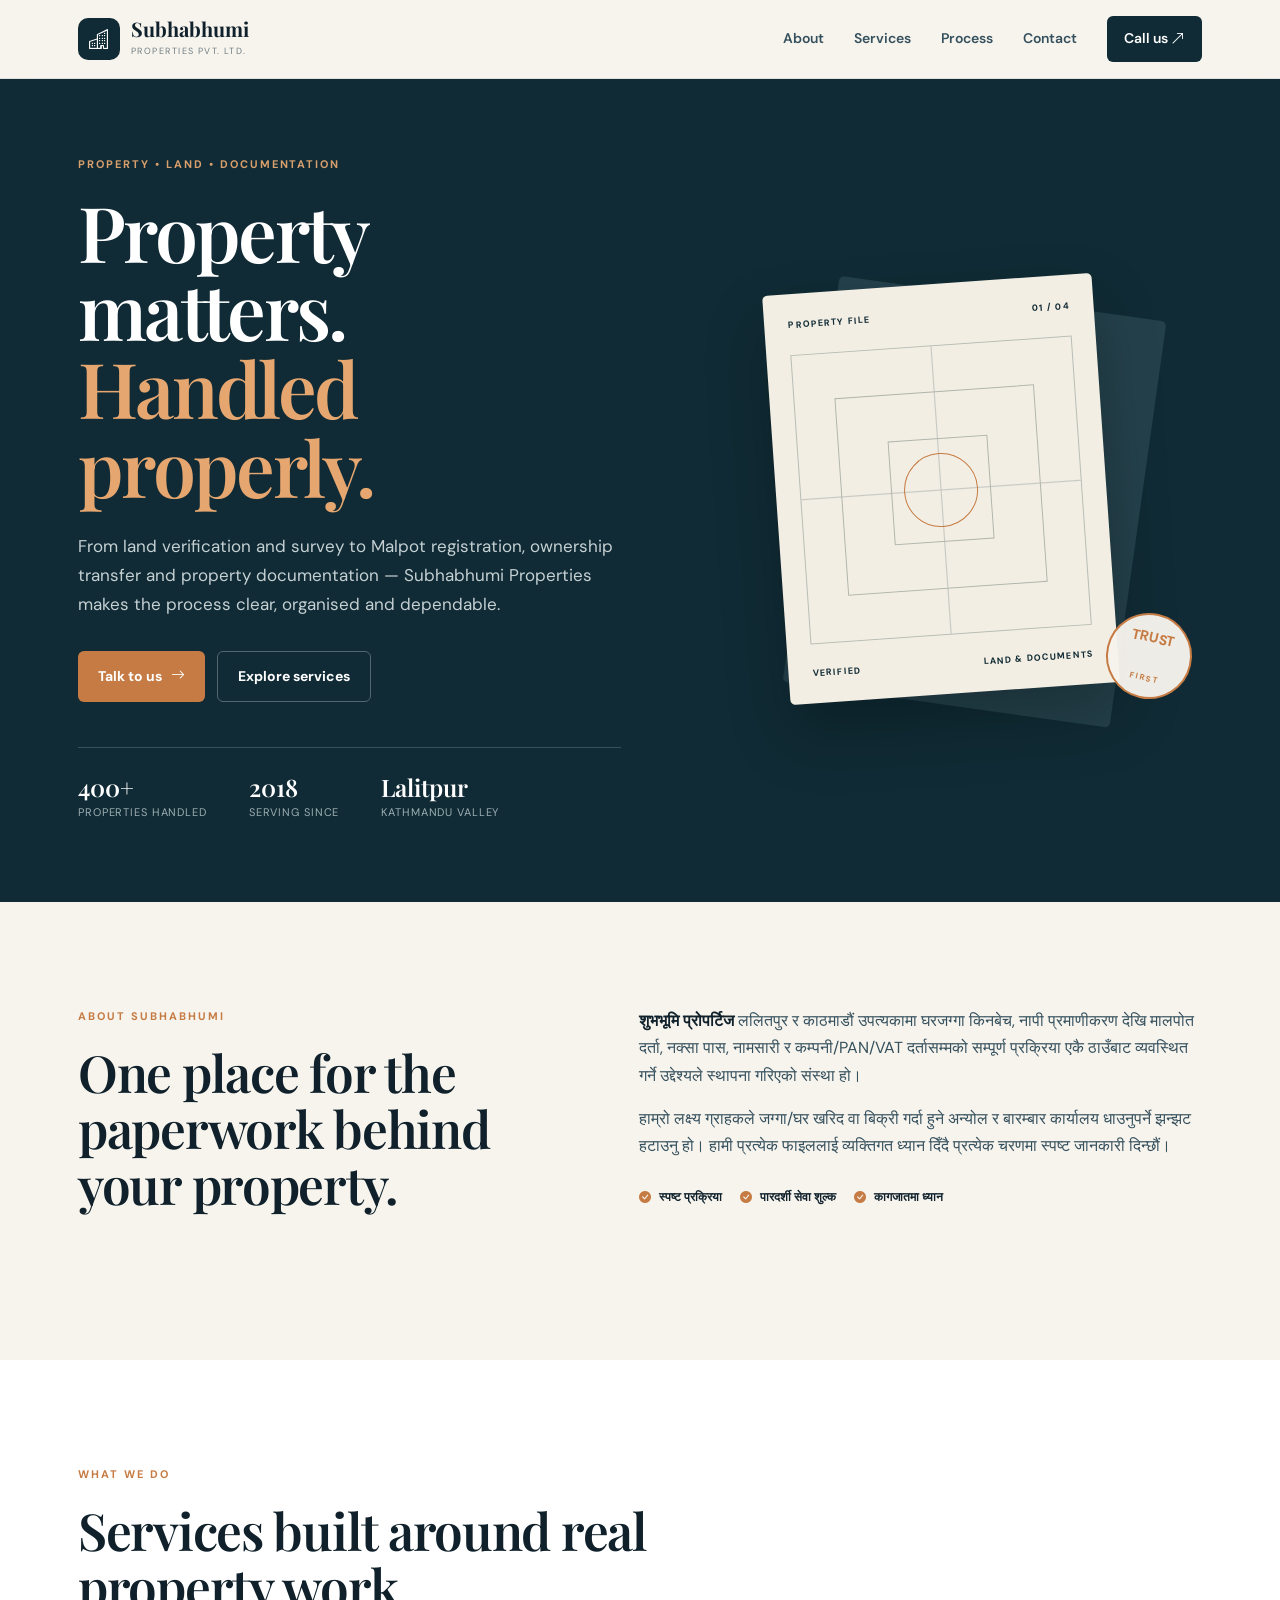
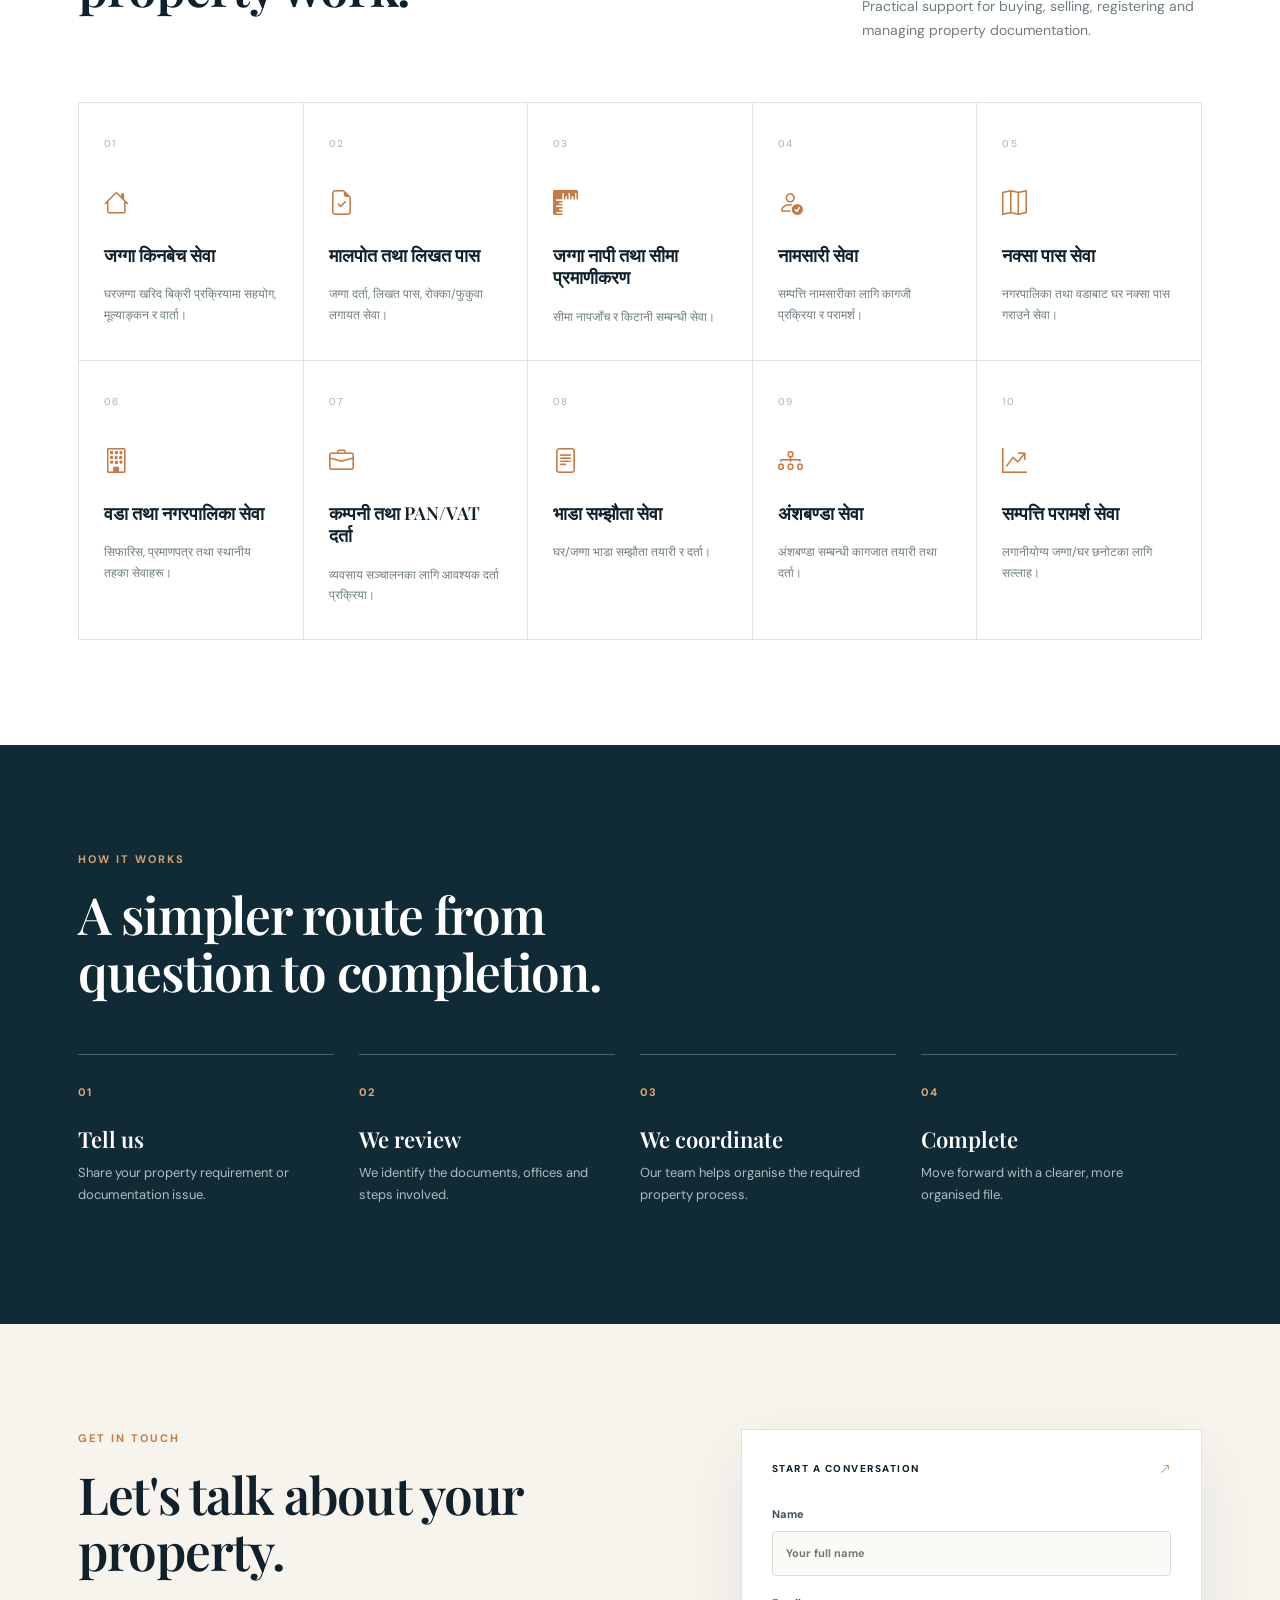
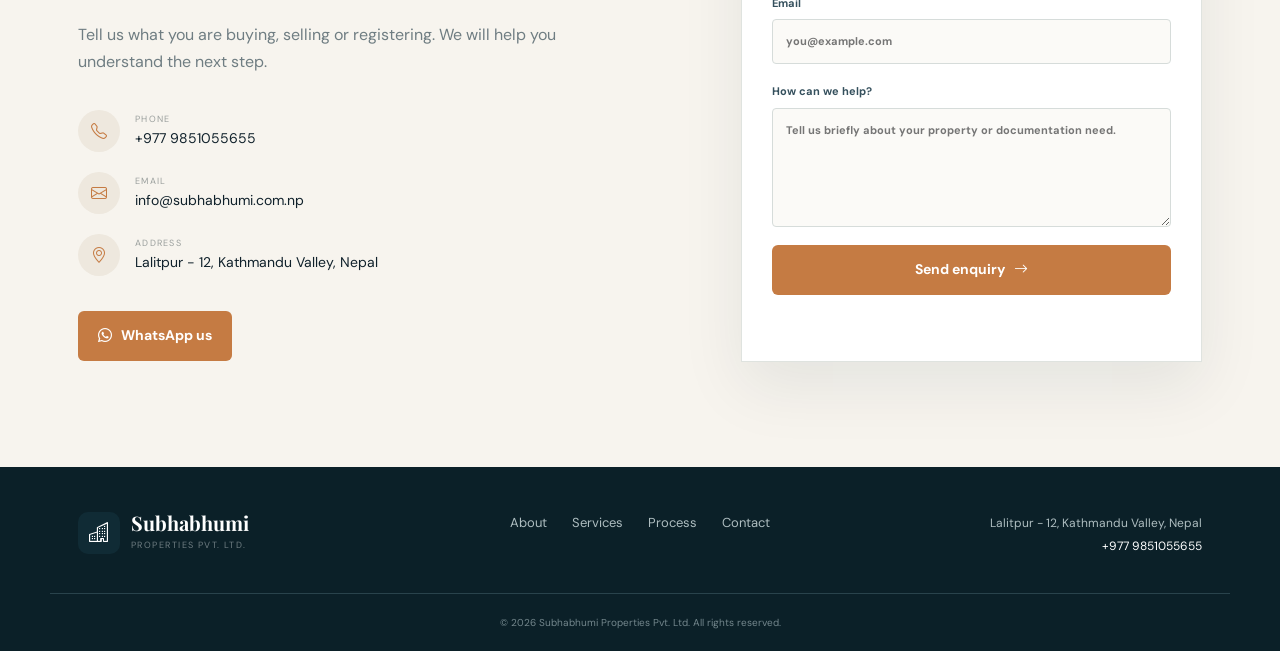
==== index.html @ d07df328 "update" ====
<!doctype html>
<html lang="en">
<head>
  <meta charset="utf-8">
  <meta name="viewport" content="width=device-width,initial-scale=1">
  <title>Subhabhumi Properties Pvt. Ltd. | Property & Land Services</title>
  <meta name="description" content="Subhabhumi Properties Pvt. Ltd. — property buying, selling and land documentation services in Lalitpur, Nepal.">
  <link rel="preconnect" href="https://fonts.googleapis.com">
  <link rel="preconnect" href="https://fonts.gstatic.com" crossorigin>
  <link href="https://fonts.googleapis.com/css2?family=DM+Sans:wght@400;500;600;700&family=Playfair+Display:wght@500;600;700&display=swap" rel="stylesheet">
  <link rel="stylesheet" href="https://cdn.jsdelivr.net/npm/bootstrap-icons@1.11.3/font/bootstrap-icons.min.css">
  <link rel="stylesheet" href="style.css">
</head>
<body>
<header class="header">
  <div class="container header-inner">
    <a class="logo" href="#home" aria-label="Subhabhumi Properties home">
      <span class="logo-box"><i class="bi bi-buildings"></i></span>
      <span><b>Subhabhumi</b><small>PROPERTIES PVT. LTD.</small></span>
    </a>
    <button class="menu" id="navToggle" aria-label="Open menu" aria-expanded="false"><i class="bi bi-list"></i></button>
    <nav id="mainNav">
      <a href="#about">About</a><a href="#services">Services</a><a href="#process">Process</a><a href="#contact">Contact</a>
      <a class="nav-btn" href="tel:+9779851055655">Call us <i class="bi bi-arrow-up-right"></i></a>
    </nav>
  </div>
</header>

<main id="home">
<section class="hero">
  <div class="container hero-grid">
    <div class="hero-copy">
      <p class="kicker">PROPERTY • LAND • DOCUMENTATION</p>
      <h1>Property matters.<br><em>Handled properly.</em></h1>
      <p class="hero-text">From land verification and survey to Malpot registration, ownership transfer and property documentation — Subhabhumi Properties makes the process clear, organised and dependable.</p>
      <div class="hero-actions">
        <a class="btn primary" href="#contact">Talk to us <i class="bi bi-arrow-right"></i></a>
        <a class="btn secondary" href="#services">Explore services</a>
      </div>
      <div class="hero-meta">
        <div><strong>400+</strong><span>Properties handled</span></div>
        <div><strong>2018</strong><span>Serving since</span></div>
        <div><strong>Lalitpur</strong><span>Kathmandu Valley</span></div>
      </div>
    </div>
    <div class="hero-art" aria-hidden="true">
      <div class="art-card back"></div>
      <div class="art-card main">
        <div class="art-top"><span>PROPERTY FILE</span><span>01 / 04</span></div>
        <div class="blueprint">
          <div></div><div></div><div></div><div></div><div class="circle"></div>
        </div>
        <div class="art-bottom"><b>VERIFIED</b><span>LAND &amp; DOCUMENTS</span></div>
      </div>
      <div class="stamp">TRUST<br><small>FIRST</small></div>
    </div>
  </div>
</section>

<section class="intro" id="about">
  <div class="container two-col">
    <div>
      <p class="kicker dark">ABOUT SUBHABHUMI</p>
      <h2>One place for the paperwork behind your property.</h2>
    </div>
    <div class="intro-copy">
      <p><strong>शुभभूमि प्रोपर्टिज</strong> ललितपुर र काठमाडौं उपत्यकामा घरजग्गा किनबेच, नापी प्रमाणीकरण देखि मालपोत दर्ता, नक्सा पास, नामसारी र कम्पनी/PAN/VAT दर्तासम्मको सम्पूर्ण प्रक्रिया एकै ठाउँबाट व्यवस्थित गर्ने उद्देश्यले स्थापना गरिएको संस्था हो।</p>
      <p>हाम्रो लक्ष्य ग्राहकले जग्गा/घर खरिद वा बिक्री गर्दा हुने अन्योल र बारम्बार कार्यालय धाउनुपर्ने झन्झट हटाउनु हो। हामी प्रत्येक फाइललाई व्यक्तिगत ध्यान दिँदै प्रत्येक चरणमा स्पष्ट जानकारी दिन्छौं।</p>
      <div class="checks">
        <span><i class="bi bi-check-circle-fill"></i> स्पष्ट प्रक्रिया</span>
        <span><i class="bi bi-check-circle-fill"></i> पारदर्शी सेवा शुल्क</span>
        <span><i class="bi bi-check-circle-fill"></i> कागजातमा ध्यान</span>
      </div>
    </div>
  </div>
</section>

<section class="services" id="services">
  <div class="container">
    <div class="section-head">
      <div><p class="kicker dark">WHAT WE DO</p><h2>Services built around real property work.</h2></div>
      <p>Practical support for buying, selling, registering and managing property documentation.</p>
    </div>
    <div class="service-grid">
      <article><span>01</span><i class="bi bi-house"></i><h3>जग्गा किनबेच सेवा</h3><p>घरजग्गा खरिद बिक्री प्रक्रियामा सहयोग, मूल्याङ्कन र वार्ता।</p></article>
      <article><span>02</span><i class="bi bi-file-earmark-check"></i><h3>मालपोत तथा लिखत पास</h3><p>जग्गा दर्ता, लिखत पास, रोक्का/फुकुवा लगायत सेवा।</p></article>
      <article><span>03</span><i class="bi bi-rulers"></i><h3>जग्गा नापी तथा सीमा प्रमाणीकरण</h3><p>सीमा नापजाँच र किटानी सम्बन्धी सेवा।</p></article>
      <article><span>04</span><i class="bi bi-person-check"></i><h3>नामसारी सेवा</h3><p>सम्पत्ति नामसारीका लागि कागजी प्रक्रिया र परामर्श।</p></article>
      <article><span>05</span><i class="bi bi-map"></i><h3>नक्सा पास सेवा</h3><p>नगरपालिका तथा वडाबाट घर नक्सा पास गराउने सेवा।</p></article>
      <article><span>06</span><i class="bi bi-building"></i><h3>वडा तथा नगरपालिका सेवा</h3><p>सिफारिस, प्रमाणपत्र तथा स्थानीय तहका सेवाहरू।</p></article>
      <article><span>07</span><i class="bi bi-briefcase"></i><h3>कम्पनी तथा PAN/VAT दर्ता</h3><p>व्यवसाय सञ्चालनका लागि आवश्यक दर्ता प्रक्रिया।</p></article>
      <article><span>08</span><i class="bi bi-file-text"></i><h3>भाडा सम्झौता सेवा</h3><p>घर/जग्गा भाडा सम्झौता तयारी र दर्ता।</p></article>
      <article><span>09</span><i class="bi bi-diagram-3"></i><h3>अंशबण्डा सेवा</h3><p>अंशबण्डा सम्बन्धी कागजात तयारी तथा दर्ता।</p></article>
      <article><span>10</span><i class="bi bi-graph-up-arrow"></i><h3>सम्पत्ति परामर्श सेवा</h3><p>लगानीयोग्य जग्गा/घर छनोटका लागि सल्लाह।</p></article>
    </div>
  </div>
</section>

<section class="process" id="process">
  <div class="container">
    <p class="kicker">HOW IT WORKS</p>
    <h2>A simpler route from question to completion.</h2>
    <div class="steps">
      <div><b>01</b><h3>Tell us</h3><p>Share your property requirement or documentation issue.</p></div>
      <div><b>02</b><h3>We review</h3><p>We identify the documents, offices and steps involved.</p></div>
      <div><b>03</b><h3>We coordinate</h3><p>Our team helps organise the required property process.</p></div>
      <div><b>04</b><h3>Complete</h3><p>Move forward with a clearer, more organised file.</p></div>
    </div>
  </div>
</section>

<section class="contact" id="contact">
  <div class="container contact-grid">
    <div>
      <p class="kicker dark">GET IN TOUCH</p>
      <h2>Let's talk about your property.</h2>
      <p class="contact-lead">Tell us what you are buying, selling or registering. We will help you understand the next step.</p>
      <div class="contact-list">
        <a href="tel:+9779851055655"><i class="bi bi-telephone"></i><span><small>PHONE</small>+977 9851055655</span></a>
        <a href="mailto:info@subhabhumi.com.np"><i class="bi bi-envelope"></i><span><small>EMAIL</small>info@subhabhumi.com.np</span></a>
        <div><i class="bi bi-geo-alt"></i><span><small>ADDRESS</small>Lalitpur - 12, Kathmandu Valley, Nepal</span></div>
      </div>
      <a class="btn primary" href="https://wa.me/9779851055655" target="_blank" rel="noopener"><i class="bi bi-whatsapp"></i> WhatsApp us</a>
    </div>
    <div class="contact-card">
      <div class="card-top"><span>START A CONVERSATION</span><i class="bi bi-arrow-up-right"></i></div>
      <form id="contactForm">
        <label>Name<input name="name" type="text" placeholder="Your full name" required></label>
        <label>Email<input name="email" type="email" placeholder="you@example.com" required></label>
        <label>How can we help?<textarea name="message" rows="5" placeholder="Tell us briefly about your property or documentation need." required></textarea></label>
        <button class="btn primary" type="submit">Send enquiry <i class="bi bi-arrow-right"></i></button>
        <p id="formNote" class="form-note" role="status"></p>
      </form>
    </div>
  </div>
</section>
</main>

<footer>
  <div class="container footer-grid">
    <div class="logo footer-logo"><span class="logo-box"><i class="bi bi-buildings"></i></span><span><b>Subhabhumi</b><small>PROPERTIES PVT. LTD.</small></span></div>
    <div class="footer-links"><a href="#about">About</a><a href="#services">Services</a><a href="#process">Process</a><a href="#contact">Contact</a></div>
    <div class="footer-contact">Lalitpur - 12, Kathmandu Valley, Nepal<br><a href="tel:+9779851055655">+977 9851055655</a></div>
  </div>
  <div class="container copyright">© <span id="year"></span> Subhabhumi Properties Pvt. Ltd. All rights reserved.</div>
</footer>
<button class="top-btn" id="topBtn" aria-label="Back to top"><i class="bi bi-arrow-up"></i></button>
<script src="script.js"></script>
</body>
</html>
---- style.css ----
:root{--ink:#10212b;--ink2:#35505d;--paper:#f7f4ee;--white:#fff;--line:#dfe3df;--accent:#c57b43;--accent2:#e6a66f;--deep:#102b35;--muted:#6f7d82;--max:1180px}
*{box-sizing:border-box}html{scroll-behavior:smooth}body{margin:0;background:var(--paper);color:var(--ink);font:16px/1.7 "DM Sans",sans-serif;-webkit-font-smoothing:antialiased}a{text-decoration:none;color:inherit}button,input,textarea{font:inherit}button{cursor:pointer}h1,h2,h3,p{margin-top:0}.container{max-width:var(--max);margin:auto;padding:0 28px}.header{position:sticky;top:0;z-index:20;background:rgba(247,244,238,.92);backdrop-filter:blur(14px);border-bottom:1px solid rgba(16,43,53,.1)}.header-inner{height:78px;display:flex;align-items:center;justify-content:space-between}.logo{display:flex;align-items:center;gap:11px}.logo-box{width:42px;height:42px;border-radius:10px;background:var(--deep);color:#fff;display:grid;place-items:center;font-size:20px}.logo b{display:block;font:700 20px "Playfair Display",serif;line-height:1}.logo small{display:block;font-size:9px;letter-spacing:.16em;color:var(--muted);margin-top:5px}nav{display:flex;align-items:center;gap:30px}nav>a{font-size:14px;font-weight:600;color:var(--ink2)}nav>a:hover{color:var(--accent)}.nav-btn{padding:11px 17px;border-radius:6px;background:var(--deep);color:#fff!important}.menu{display:none;border:0;background:none;font-size:26px;color:var(--ink)}
.hero{background:var(--deep);color:#fff;min-height:680px;display:flex;align-items:center;overflow:hidden}.hero-grid{display:grid;grid-template-columns:1.02fr .98fr;gap:60px;align-items:center;padding-top:76px;padding-bottom:80px}.kicker{font-size:11px;font-weight:700;letter-spacing:.18em;margin-bottom:18px;color:#d9a06d}.kicker.dark{color:var(--accent)}h1{font:600 clamp(48px,6vw,78px)/1.02 "Playfair Display",serif;letter-spacing:-.035em;margin-bottom:27px}h1 em{color:var(--accent2);font-style:normal}.hero-text{max-width:610px;color:#c5d0d3;font-size:17px}.hero-actions{display:flex;gap:12px;margin:32px 0 45px;flex-wrap:wrap}.btn{display:inline-flex;align-items:center;justify-content:center;gap:9px;border:0;border-radius:6px;padding:13px 20px;font-weight:700;font-size:14px;transition:.2s}.btn:hover{transform:translateY(-2px)}.primary{background:var(--accent);color:#fff}.secondary{border:1px solid #52666d;color:#fff}.hero-meta{display:flex;gap:42px;border-top:1px solid #38505a;padding-top:23px}.hero-meta div{display:flex;flex-direction:column}.hero-meta strong{font:600 24px "Playfair Display",serif}.hero-meta span{font-size:11px;color:#9daeb3;text-transform:uppercase;letter-spacing:.08em}.hero-art{height:490px;position:relative;display:grid;place-items:center}.art-card{position:absolute;width:330px;height:410px;border-radius:5px}.art-card.back{background:#24414b;transform:rotate(8deg) translate(35px,8px)}.art-card.main{background:#f3eee3;color:var(--deep);padding:24px;box-shadow:0 30px 60px rgba(0,0,0,.25);transform:rotate(-4deg)}.art-top,.art-bottom{display:flex;justify-content:space-between;font-size:9px;letter-spacing:.13em;font-weight:700}.blueprint{height:290px;margin:22px 0;border:1px solid #b8bdb6;position:relative;overflow:hidden;background:linear-gradient(90deg,transparent 49.6%,#c6c8c2 50%,transparent 50.4%),linear-gradient(0deg,transparent 49.6%,#c6c8c2 50%,transparent 50.4%)}.blueprint:before,.blueprint:after{content:"";position:absolute;border:1px solid #b2b6ae}.blueprint:before{inset:45px 40px}.blueprint:after{inset:92px 90px}.blueprint .circle{position:absolute;width:74px;height:74px;border:1px solid var(--accent);border-radius:50%;left:50%;top:50%;transform:translate(-50%,-50%)}.stamp{position:absolute;right:10px;bottom:35px;width:86px;height:86px;border:2px solid var(--accent);border-radius:50%;display:grid;place-items:center;text-align:center;color:var(--accent);font-weight:800;font-size:14px;transform:rotate(13deg);background:rgba(247,244,238,.96)}.stamp small{font-size:8px;letter-spacing:.2em}
.intro{padding:105px 0}.two-col{display:grid;grid-template-columns:.9fr 1.1fr;gap:100px}.intro h2,.section-head h2,.process h2,.contact h2{font:600 clamp(35px,4vw,52px)/1.1 "Playfair Display",serif;letter-spacing:-.025em}.intro-copy{color:var(--ink2);font-size:16px}.intro-copy strong{color:var(--ink)}.checks{display:flex;gap:18px;flex-wrap:wrap;margin-top:28px}.checks span{font-size:12px;font-weight:700;color:var(--ink)}.checks i{color:var(--accent);margin-right:5px}
.services{background:#fff;padding:105px 0}.section-head{display:flex;justify-content:space-between;gap:60px;align-items:end;margin-bottom:45px}.section-head>p{max-width:340px;color:var(--muted);font-size:14px}.service-grid{display:grid;grid-template-columns:repeat(5,1fr);border-top:1px solid var(--line);border-left:1px solid var(--line)}.service-grid article{min-height:255px;padding:25px;border-right:1px solid var(--line);border-bottom:1px solid var(--line);transition:.2s;position:relative}.service-grid article:hover{background:var(--paper);transform:translateY(-3px);box-shadow:0 18px 30px rgba(16,43,53,.08)}.service-grid article>span{font-size:10px;color:#a5afb0;letter-spacing:.12em}.service-grid i{display:block;color:var(--accent);font-size:25px;margin:28px 0 18px}.service-grid h3{font:600 18px/1.25 "Playfair Display",serif}.service-grid p{font-size:12px;color:var(--muted);margin:8px 0}
.process{background:var(--deep);color:#fff;padding:105px 0}.process h2{max-width:600px;margin-bottom:55px}.steps{display:grid;grid-template-columns:repeat(4,1fr);gap:0}.steps>div{border-top:1px solid #486069;padding:22px 24px 0 0;margin-right:25px}.steps b{color:var(--accent2);font-size:11px;letter-spacing:.1em}.steps h3{font:600 22px "Playfair Display",serif;margin:20px 0 8px}.steps p{font-size:13px;color:#aebdc0}
.contact{padding:105px 0}.contact-grid{display:grid;grid-template-columns:1fr .82fr;gap:100px}.contact-lead{color:var(--muted);max-width:530px}.contact-list{margin:35px 0;display:grid;gap:20px}.contact-list>a,.contact-list>div{display:flex;align-items:center;gap:15px}.contact-list i{width:42px;height:42px;display:grid;place-items:center;background:#eee8de;border-radius:50%;color:var(--accent)}.contact-list small{display:block;font-size:9px;letter-spacing:.14em;color:#9a9f9d}.contact-list span{font-size:14px}.contact-card{background:#fff;border:1px solid var(--line);padding:30px;box-shadow:0 25px 60px rgba(16,43,53,.08)}.card-top{display:flex;justify-content:space-between;font-size:10px;font-weight:800;letter-spacing:.15em;margin-bottom:28px}.card-top i{color:var(--accent)}form{display:grid;gap:18px}label{font-size:11px;font-weight:700;color:var(--ink2)}input,textarea{display:block;width:100%;margin-top:7px;border:1px solid #d6dcda;background:#fbfaf7;padding:12px 13px;outline:0;border-radius:4px;color:var(--ink)}input:focus,textarea:focus{border-color:var(--accent)}.form-note{font-size:12px;color:var(--accent);min-height:18px;margin:0}
footer{background:#0b2028;color:#aebdc0;padding:45px 0 20px}.footer-grid{display:grid;grid-template-columns:1fr 1fr 1fr;gap:30px;align-items:start;padding-bottom:35px;border-bottom:1px solid #29434c}.footer-logo b{color:#fff}.footer-links{display:flex;justify-content:center;gap:25px;font-size:13px}.footer-contact{text-align:right;font-size:12px;line-height:1.9}.footer-contact a{color:#fff}.copyright{text-align:center;font-size:10px;padding-top:20px;color:#74878d}.top-btn{position:fixed;right:22px;bottom:22px;width:44px;height:44px;border:0;border-radius:50%;background:var(--accent);color:#fff;display:grid;place-items:center;opacity:0;pointer-events:none;transition:.2s}.top-btn.visible{opacity:1;pointer-events:auto}
@media(max-width:1000px){.service-grid{grid-template-columns:repeat(2,1fr)}.hero-grid,.two-col,.contact-grid{grid-template-columns:1fr;gap:55px}.hero-art{height:430px}.steps{grid-template-columns:repeat(2,1fr);gap:35px}.footer-grid{grid-template-columns:1fr;text-align:center}.footer-links,.footer-contact{justify-content:center;text-align:center}}
@media(max-width:700px){.header-inner{height:68px}.menu{display:block}nav{position:absolute;left:0;right:0;top:68px;background:var(--paper);display:grid;gap:0;padding:10px 28px 20px;border-bottom:1px solid var(--line);transform:translateY(-10px);opacity:0;visibility:hidden;transition:.2s}nav.open{transform:none;opacity:1;visibility:visible}nav>a{padding:12px 0;border-bottom:1px solid var(--line)}.nav-btn{text-align:center;margin-top:8px}.hero-grid{padding-top:55px}.hero-art{transform:scale(.82);margin:-35px 0}.hero-meta{gap:22px}.intro,.services,.process,.contact{padding:75px 0}.section-head{display:block}.section-head>p{margin-top:18px}.service-grid{grid-template-columns:1fr}.steps{grid-template-columns:1fr}.footer-links{flex-wrap:wrap}.container{padding:0 20px}h1{font-size:49px}}
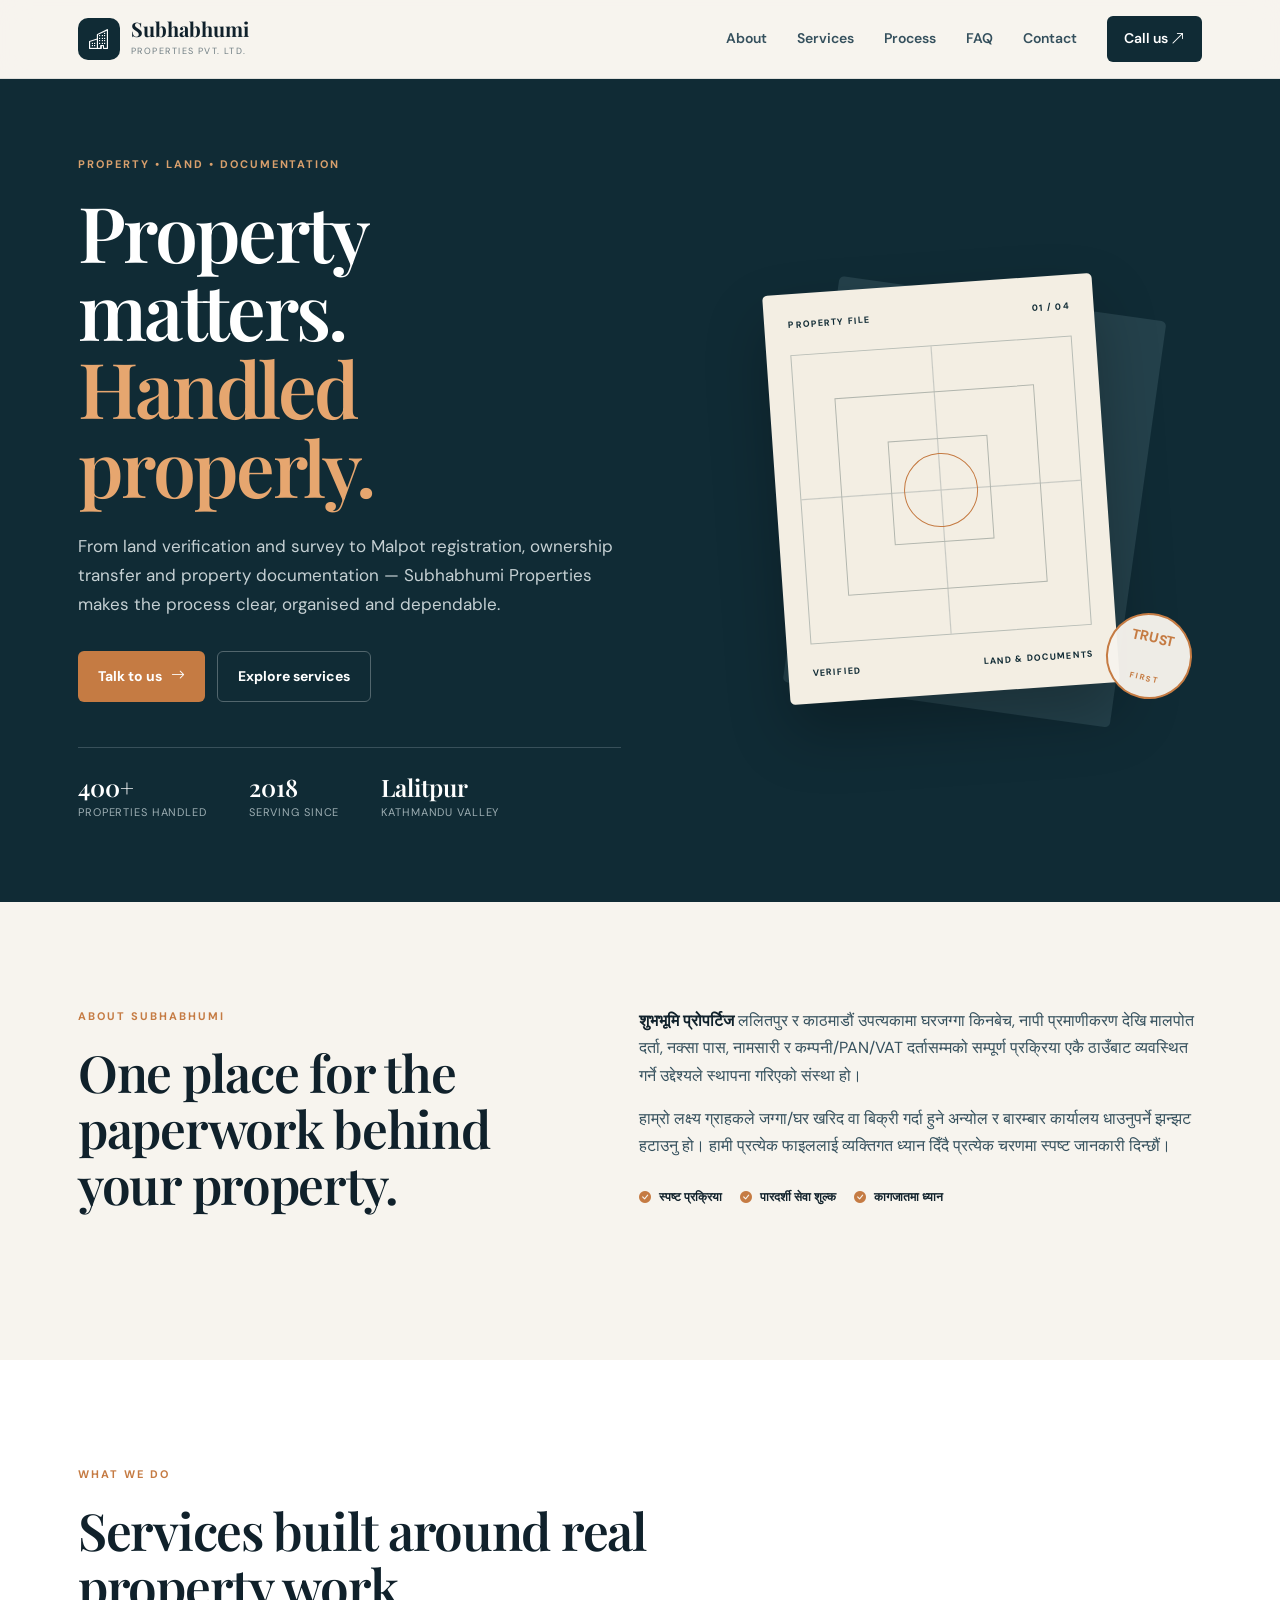
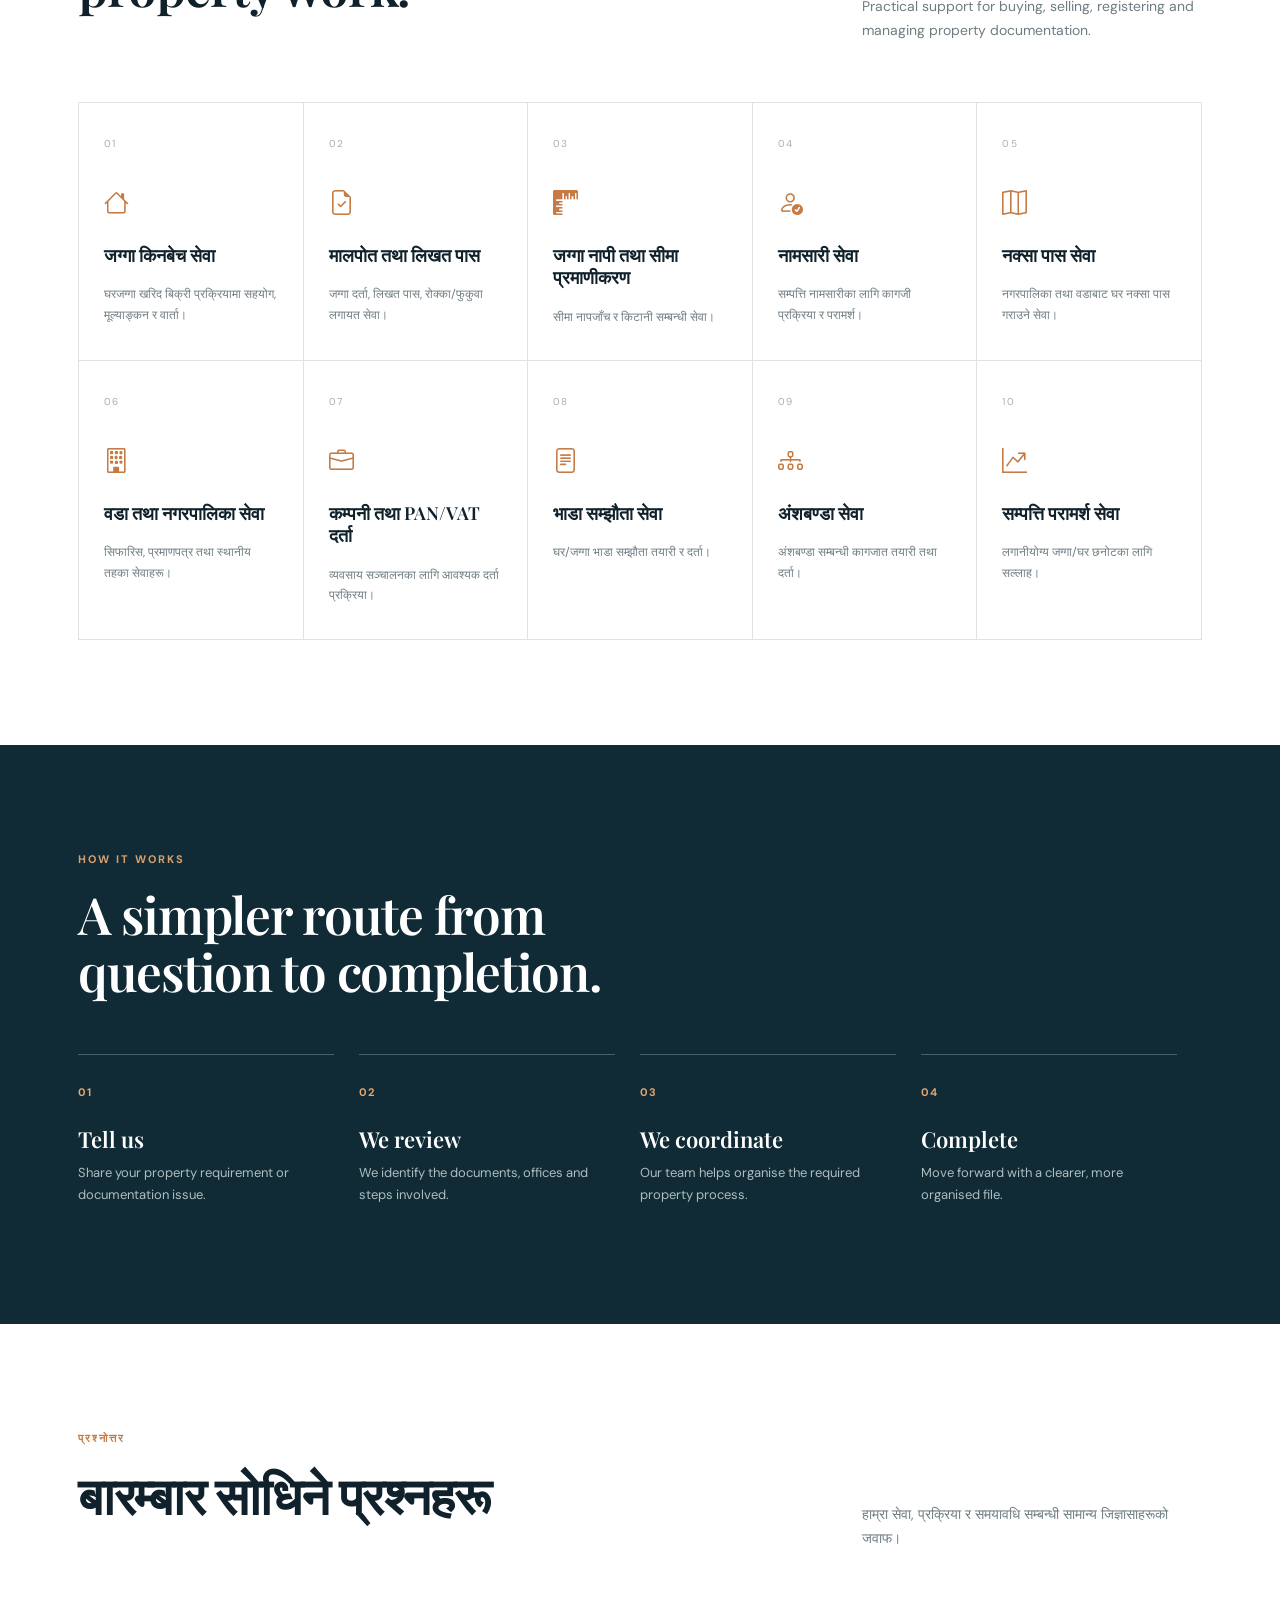
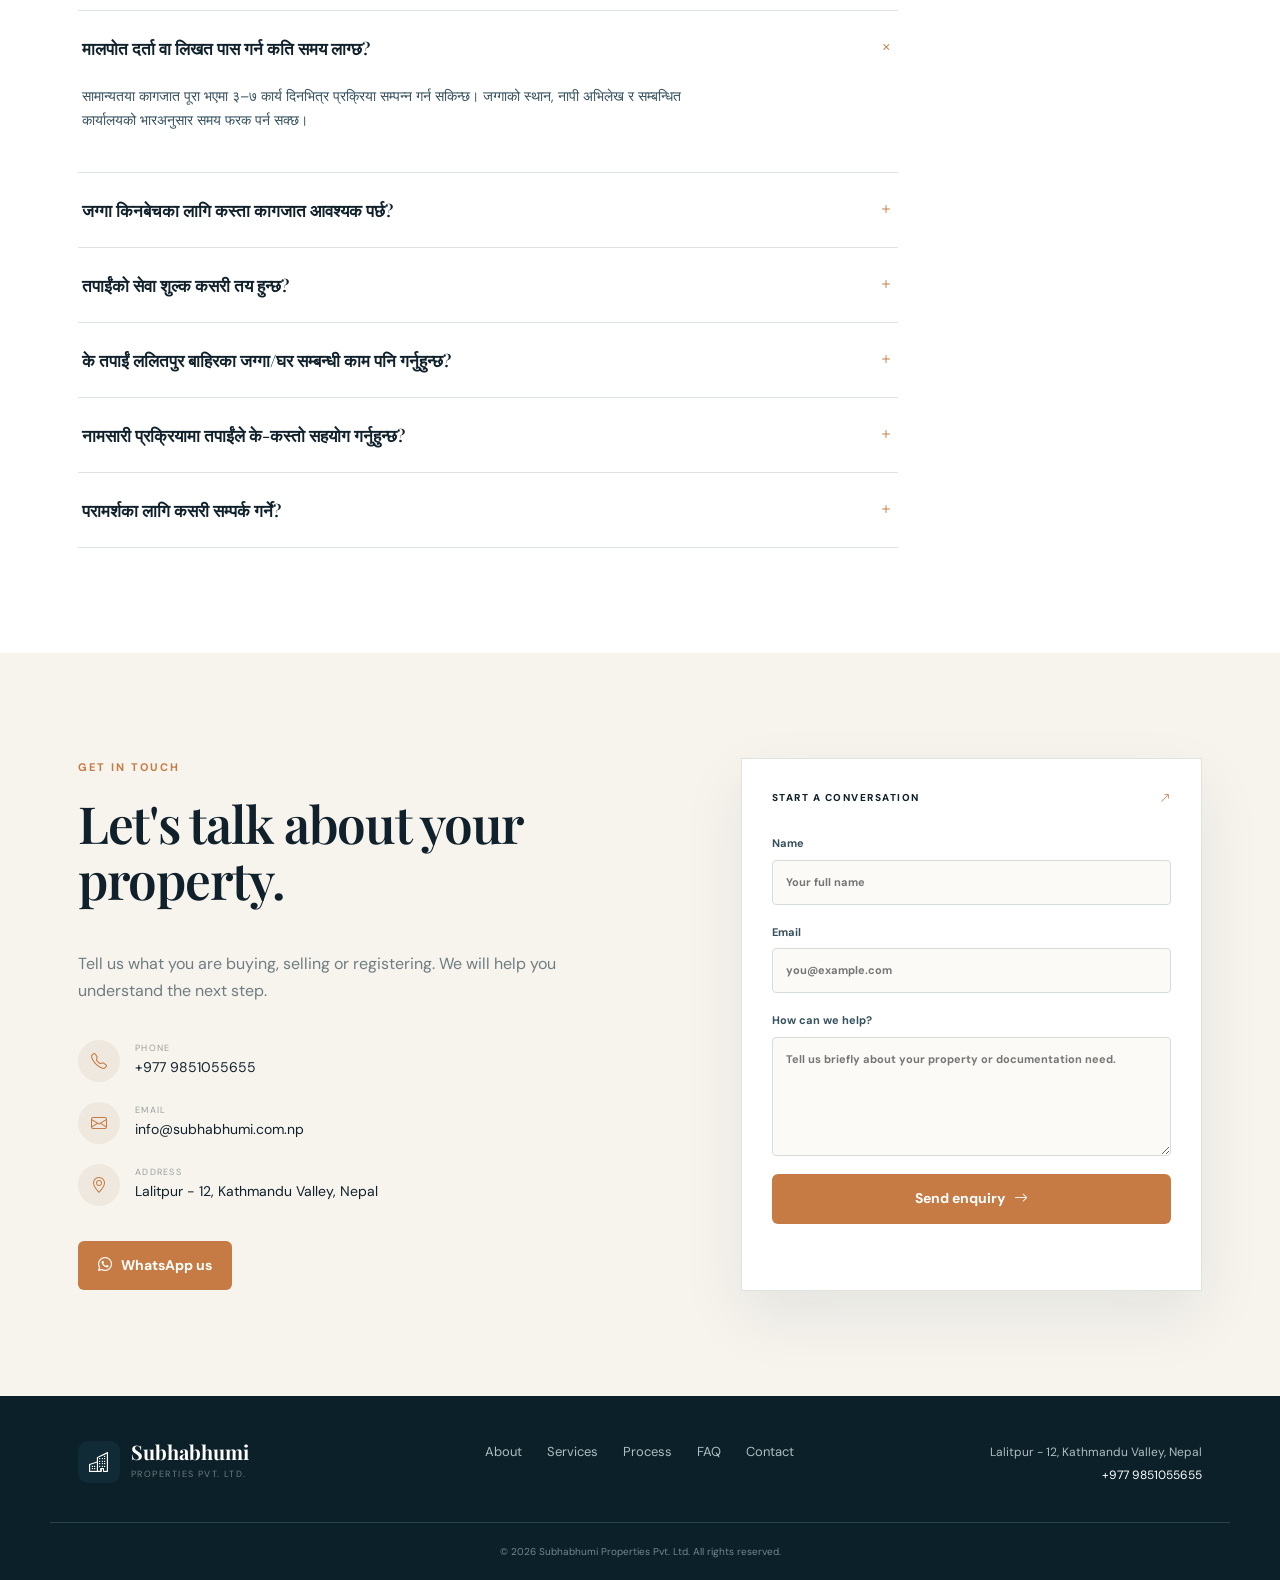
==== commit 17265a64: "update" ====
--- a/index.html
+++ b/index.html
@@ -20,7 +20,7 @@
     </a>
     <button class="menu" id="navToggle" aria-label="Open menu" aria-expanded="false"><i class="bi bi-list"></i></button>
     <nav id="mainNav">
-      <a href="#about">About</a><a href="#services">Services</a><a href="#process">Process</a><a href="#contact">Contact</a>
+      <a href="#about">About</a><a href="#services">Services</a><a href="#process">Process</a><a href="#faq">FAQ</a><a href="#contact">Contact</a>
       <a class="nav-btn" href="tel:+9779851055655">Call us <i class="bi bi-arrow-up-right"></i></a>
     </nav>
   </div>
@@ -109,6 +109,71 @@
   </div>
 </section>
 
+<section class="faq" id="faq">
+  <div class="container">
+    <div class="section-head">
+      <div><p class="kicker dark">प्रश्नोत्तर</p><h2>बारम्बार सोधिने प्रश्नहरू</h2></div>
+      <p>हाम्रा सेवा, प्रक्रिया र समयावधि सम्बन्धी सामान्य जिज्ञासाहरूको जवाफ।</p>
+    </div>
+    <div class="faq-list">
+      <div class="faq-item open">
+        <button class="faq-q" aria-expanded="true">
+          <span>मालपोत दर्ता वा लिखत पास गर्न कति समय लाग्छ?</span>
+          <i class="bi bi-plus"></i>
+        </button>
+        <div class="faq-a">
+          <p>सामान्यतया कागजात पूरा भएमा ३–७ कार्य दिनभित्र प्रक्रिया सम्पन्न गर्न सकिन्छ। जग्गाको स्थान, नापी अभिलेख र सम्बन्धित कार्यालयको भारअनुसार समय फरक पर्न सक्छ।</p>
+        </div>
+      </div>
+      <div class="faq-item">
+        <button class="faq-q" aria-expanded="false">
+          <span>जग्गा किनबेचका लागि कस्ता कागजात आवश्यक पर्छ?</span>
+          <i class="bi bi-plus"></i>
+        </button>
+        <div class="faq-a">
+          <p>लालपुर्जा, नागरिकता प्रमाणपत्र, नापी नक्सा, मालपोत तिरेको रसिद र सम्बन्धित वडाको सिफारिस मुख्य कागजात हुन्। तपाईंको केसअनुसार थप कागजात आवश्यक पर्न सक्छ, जुन हामी सुरुमै जाँचेर बताउँछौं।</p>
+        </div>
+      </div>
+      <div class="faq-item">
+        <button class="faq-q" aria-expanded="false">
+          <span>तपाईंको सेवा शुल्क कसरी तय हुन्छ?</span>
+          <i class="bi bi-plus"></i>
+        </button>
+        <div class="faq-a">
+          <p>सेवा शुल्क कामको प्रकार, जटिलता र लाग्ने समयमा भर पर्छ। हामी सुरु परामर्शमै स्पष्ट र पारदर्शी दरखर्च जानकारी दिन्छौं — कुनै लुकाइएको शुल्क हुँदैन।</p>
+        </div>
+      </div>
+      <div class="faq-item">
+        <button class="faq-q" aria-expanded="false">
+          <span>के तपाईं ललितपुर बाहिरका जग्गा/घर सम्बन्धी काम पनि गर्नुहुन्छ?</span>
+          <i class="bi bi-plus"></i>
+        </button>
+        <div class="faq-a">
+          <p>हामी मुख्यतया ललितपुर र काठमाडौं उपत्यकामा केन्द्रित छौं, तर उपत्यका बाहिरका केही केसहरूमा पनि सहयोग गर्न सक्छौं। कृपया आफ्नो जग्गाको स्थान सहित सम्पर्क गर्नुहोस्।</p>
+        </div>
+      </div>
+      <div class="faq-item">
+        <button class="faq-q" aria-expanded="false">
+          <span>नामसारी प्रक्रियामा तपाईंले के-कस्तो सहयोग गर्नुहुन्छ?</span>
+          <i class="bi bi-plus"></i>
+        </button>
+        <div class="faq-a">
+          <p>हामी आवश्यक कागजात तयारीदेखि सम्बन्धित कार्यालयमा पेश गर्ने, पालना गर्ने र प्रक्रिया सम्पन्न नभएसम्म सम्पूर्ण अवस्थामा सहयोग गर्छौं, ताकि तपाईंले पटक-पटक कार्यालय धाउनु नपरोस्।</p>
+        </div>
+      </div>
+      <div class="faq-item">
+        <button class="faq-q" aria-expanded="false">
+          <span>परामर्शका लागि कसरी सम्पर्क गर्ने?</span>
+          <i class="bi bi-plus"></i>
+        </button>
+        <div class="faq-a">
+          <p>तलको फारम भरेर, फोन गरेर वा WhatsApp मार्फत सम्पर्क गर्न सक्नुहुन्छ। हामी चाँडोभन्दा चाँडो जवाफ दिने प्रयास गर्छौं।</p>
+        </div>
+      </div>
+    </div>
+  </div>
+</section>
+
 <section class="contact" id="contact">
   <div class="container contact-grid">
     <div>
@@ -139,7 +204,7 @@
 <footer>
   <div class="container footer-grid">
     <div class="logo footer-logo"><span class="logo-box"><i class="bi bi-buildings"></i></span><span><b>Subhabhumi</b><small>PROPERTIES PVT. LTD.</small></span></div>
-    <div class="footer-links"><a href="#about">About</a><a href="#services">Services</a><a href="#process">Process</a><a href="#contact">Contact</a></div>
+    <div class="footer-links"><a href="#about">About</a><a href="#services">Services</a><a href="#process">Process</a><a href="#faq">FAQ</a><a href="#contact">Contact</a></div>
     <div class="footer-contact">Lalitpur - 12, Kathmandu Valley, Nepal<br><a href="tel:+9779851055655">+977 9851055655</a></div>
   </div>
   <div class="container copyright">© <span id="year"></span> Subhabhumi Properties Pvt. Ltd. All rights reserved.</div>
--- a/style.css
+++ b/style.css
@@ -5,6 +5,7 @@
 .intro{padding:105px 0}.two-col{display:grid;grid-template-columns:.9fr 1.1fr;gap:100px}.intro h2,.section-head h2,.process h2,.contact h2{font:600 clamp(35px,4vw,52px)/1.1 "Playfair Display",serif;letter-spacing:-.025em}.intro-copy{color:var(--ink2);font-size:16px}.intro-copy strong{color:var(--ink)}.checks{display:flex;gap:18px;flex-wrap:wrap;margin-top:28px}.checks span{font-size:12px;font-weight:700;color:var(--ink)}.checks i{color:var(--accent);margin-right:5px}
 .services{background:#fff;padding:105px 0}.section-head{display:flex;justify-content:space-between;gap:60px;align-items:end;margin-bottom:45px}.section-head>p{max-width:340px;color:var(--muted);font-size:14px}.service-grid{display:grid;grid-template-columns:repeat(5,1fr);border-top:1px solid var(--line);border-left:1px solid var(--line)}.service-grid article{min-height:255px;padding:25px;border-right:1px solid var(--line);border-bottom:1px solid var(--line);transition:.2s;position:relative}.service-grid article:hover{background:var(--paper);transform:translateY(-3px);box-shadow:0 18px 30px rgba(16,43,53,.08)}.service-grid article>span{font-size:10px;color:#a5afb0;letter-spacing:.12em}.service-grid i{display:block;color:var(--accent);font-size:25px;margin:28px 0 18px}.service-grid h3{font:600 18px/1.25 "Playfair Display",serif}.service-grid p{font-size:12px;color:var(--muted);margin:8px 0}
 .process{background:var(--deep);color:#fff;padding:105px 0}.process h2{max-width:600px;margin-bottom:55px}.steps{display:grid;grid-template-columns:repeat(4,1fr);gap:0}.steps>div{border-top:1px solid #486069;padding:22px 24px 0 0;margin-right:25px}.steps b{color:var(--accent2);font-size:11px;letter-spacing:.1em}.steps h3{font:600 22px "Playfair Display",serif;margin:20px 0 8px}.steps p{font-size:13px;color:#aebdc0}
+.faq{background:#fff;padding:105px 0}.faq-list{max-width:820px;border-top:1px solid var(--line)}.faq-item{border-bottom:1px solid var(--line)}.faq-q{width:100%;display:flex;align-items:center;justify-content:space-between;gap:20px;background:none;border:0;text-align:left;padding:26px 4px;font:600 17px "Playfair Display",serif;color:var(--ink)}.faq-q i{flex:0 0 auto;font-size:16px;color:var(--accent);transition:transform .25s}.faq-item.open .faq-q i{transform:rotate(45deg)}.faq-a{max-height:0;overflow:hidden;transition:max-height .3s ease}.faq-a p{padding:0 4px 26px;color:var(--ink2);font-size:14px;max-width:640px}.faq-item.open .faq-a{max-height:240px}
 .contact{padding:105px 0}.contact-grid{display:grid;grid-template-columns:1fr .82fr;gap:100px}.contact-lead{color:var(--muted);max-width:530px}.contact-list{margin:35px 0;display:grid;gap:20px}.contact-list>a,.contact-list>div{display:flex;align-items:center;gap:15px}.contact-list i{width:42px;height:42px;display:grid;place-items:center;background:#eee8de;border-radius:50%;color:var(--accent)}.contact-list small{display:block;font-size:9px;letter-spacing:.14em;color:#9a9f9d}.contact-list span{font-size:14px}.contact-card{background:#fff;border:1px solid var(--line);padding:30px;box-shadow:0 25px 60px rgba(16,43,53,.08)}.card-top{display:flex;justify-content:space-between;font-size:10px;font-weight:800;letter-spacing:.15em;margin-bottom:28px}.card-top i{color:var(--accent)}form{display:grid;gap:18px}label{font-size:11px;font-weight:700;color:var(--ink2)}input,textarea{display:block;width:100%;margin-top:7px;border:1px solid #d6dcda;background:#fbfaf7;padding:12px 13px;outline:0;border-radius:4px;color:var(--ink)}input:focus,textarea:focus{border-color:var(--accent)}.form-note{font-size:12px;color:var(--accent);min-height:18px;margin:0}
 footer{background:#0b2028;color:#aebdc0;padding:45px 0 20px}.footer-grid{display:grid;grid-template-columns:1fr 1fr 1fr;gap:30px;align-items:start;padding-bottom:35px;border-bottom:1px solid #29434c}.footer-logo b{color:#fff}.footer-links{display:flex;justify-content:center;gap:25px;font-size:13px}.footer-contact{text-align:right;font-size:12px;line-height:1.9}.footer-contact a{color:#fff}.copyright{text-align:center;font-size:10px;padding-top:20px;color:#74878d}.top-btn{position:fixed;right:22px;bottom:22px;width:44px;height:44px;border:0;border-radius:50%;background:var(--accent);color:#fff;display:grid;place-items:center;opacity:0;pointer-events:none;transition:.2s}.top-btn.visible{opacity:1;pointer-events:auto}
 @media(max-width:1000px){.service-grid{grid-template-columns:repeat(2,1fr)}.hero-grid,.two-col,.contact-grid{grid-template-columns:1fr;gap:55px}.hero-art{height:430px}.steps{grid-template-columns:repeat(2,1fr);gap:35px}.footer-grid{grid-template-columns:1fr;text-align:center}.footer-links,.footer-contact{justify-content:center;text-align:center}}
